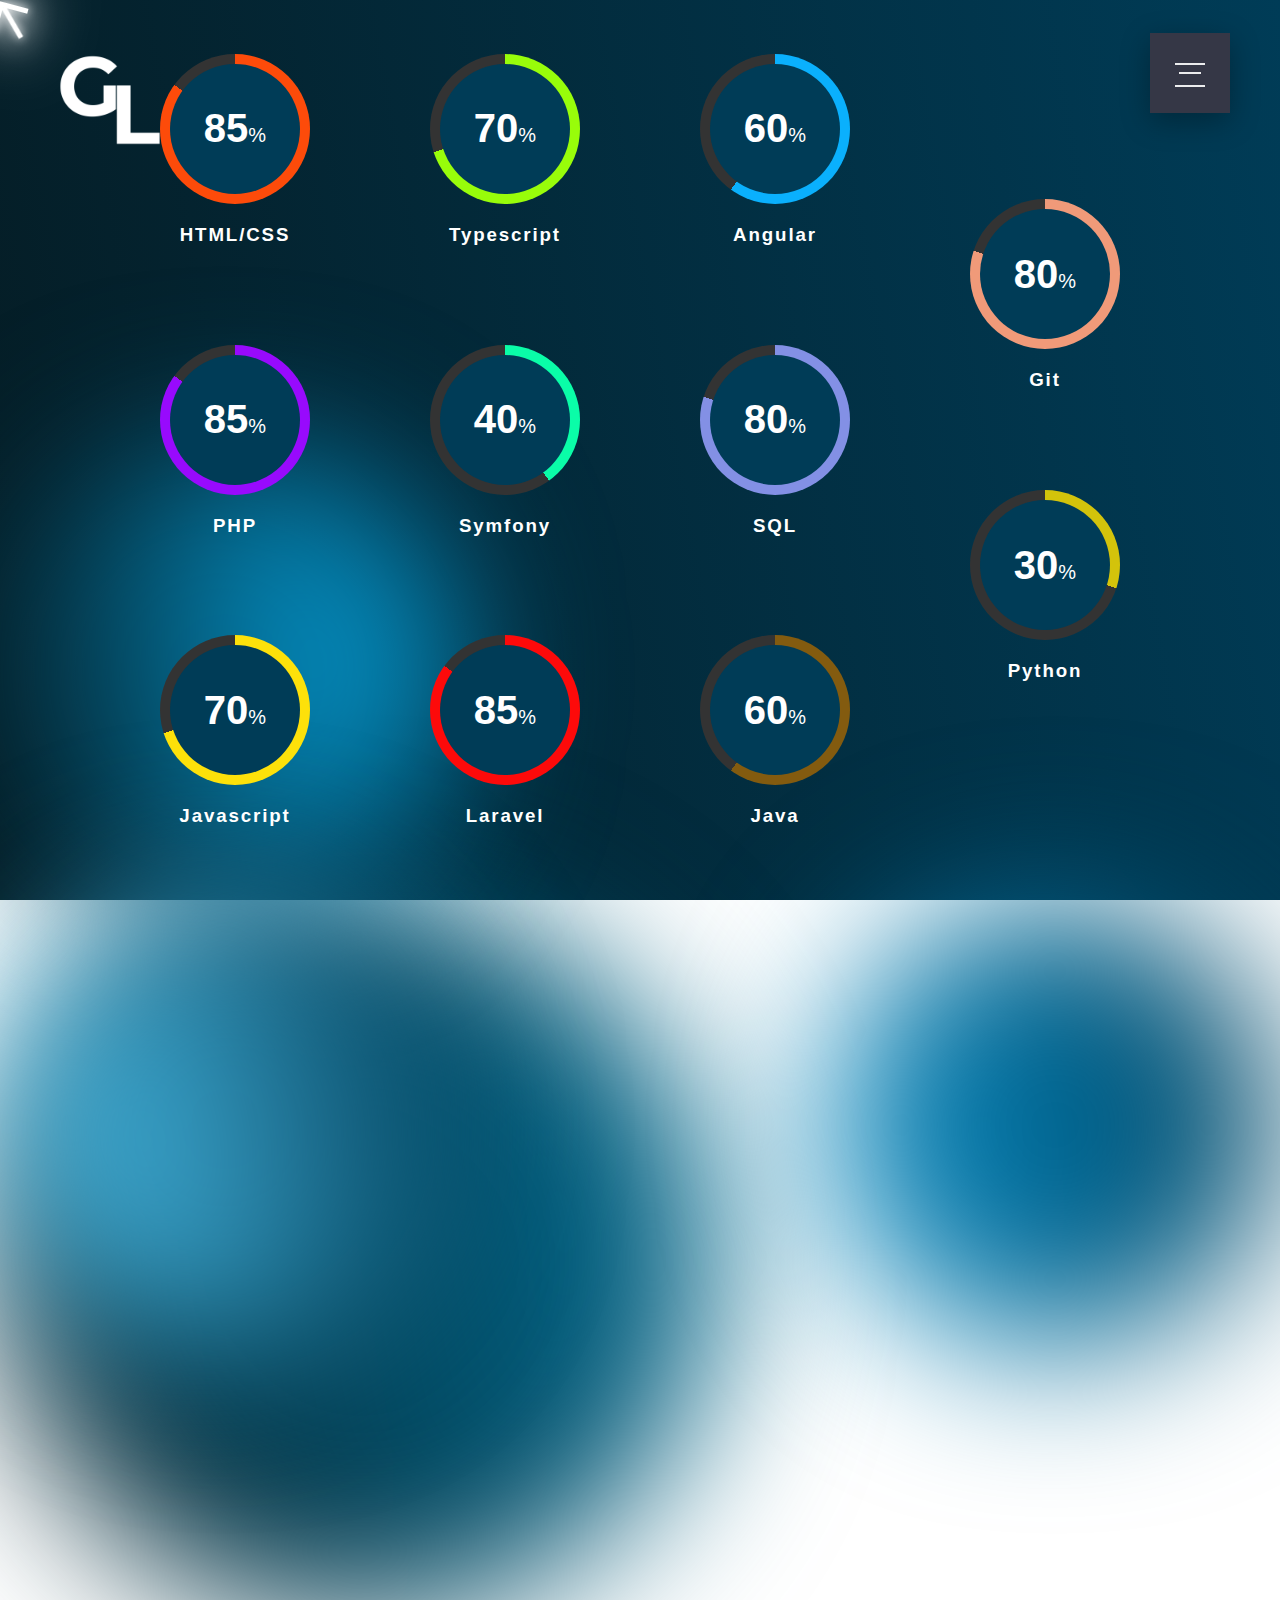
==== pages/competences.html @ a5a640b0 "ajout de la page compétences #5" ====
<!DOCTYPE html>
<html lang="fr">
<head>
    <meta charset="UTF-8">
    <meta name="viewport" content="width=device-width, initial-scale=1.0">
    <link rel="stylesheet" href="../style.css">
    <link rel="icon" href="../images/logo_blanc.png">
    <link href="https://unpkg.com/aos@2.3.1/dist/aos.css" rel="stylesheet">
    <title>Portfolio - Guillaume LISSE</title>
</head>
<body>

    <div id="cursor"></div>

    <a href="../index.html" class="logo">
		<img id="logo-image" src="../images/logo_blanc.png" alt="logo-blanc">
	</a>

  	<input class="menu-icon" type="checkbox" id="menu-icon" name="menu-icon"/>
  	<label for="menu-icon"></label>
  	<nav class="nav"> 		
  		<ul class="pt-5">
  			<li><a href="presentation.html">Présentation</a></li>
  			<li><a href="competences.html">Compétences</a></li>
  			<li><a href="#">Projets et Expéreinces professionnelles</a></li>
  			<li><a href="../CV_Guillaume_Lisse.pdf" download>CV</a></li>
  			<li><a href="#">Contact</a></li>
  		</ul>
  	</nav>


    <section class="competences">
        <div>
            <div class="box" style="--i:85%;--clr:#fd4b0a;">
                <div class="circle">
                    <div class="bar"></div>
                    <h2><span class="counter1" data-target="85">85</span><small>%</small></h2>
                </div>
                <h3>HTML/CSS</h3>
            </div>
            <div class="box" style="--i:85%;--clr:#980afd;">
                <div class="circle">
                    <h2><span class="counter" data-target="85">85</span><small>%</small></h2>
                </div>
                <h3>PHP</h3>
            </div>
            <div class="box" style="--i:70%;--clr:#fde10a;">
                <div class="circle">
                    <h2><span class="counter" data-target="70">70</span><small>%</small></h2>
                </div>
                <h3>Javascript</h3>
            </div>
        </div>
        <div>
            <div class="box" style="--i:70%;--clr:#98fd0a;">
                <div class="circle">
                    <h2><span class="counter" data-target="70">70</span><small>%</small></h2>
                </div>
                <h3>Typescript</h3>
            </div>
            <div class="box" style="--i:40%;--clr:#0afda8;">
                <div class="circle">
                    <h2><span class="counter" data-target="40">40</span><small>%</small></h2>
                </div>
                <h3>Symfony</h3>
            </div>
            <div class="box" style="--i:85%;--clr:#fd0a0a;">
                <div class="circle">
                    <h2><span class="counter" data-target="85">85</span><small>%</small></h2>
                </div>
                <h3>Laravel</h3>
            </div>
        </div>
        <div>
            <div class="box" style="--i:60%;--clr:#0ab0fd;">
                <div class="circle">
                    <h2><span class="counter" data-target="60">60</span><small>%</small></h2>
                </div>
                <h3>Angular</h3>
            </div>
            <div class="box" style="--i:80%;--clr:#8390e5;">
                <div class="circle">
                    <h2><span class="counter" data-target="80">80</span><small>%</small></h2>
                </div>
                <h3>SQL</h3>
            </div>
            <div class="box" style="--i:60%;--clr:#835b0f;">
                <div class="circle">
                    <h2><span class="counter" data-target="60">60</span><small>%</small></h2>
                </div>
                <h3>Java</h3>
            </div>
        </div>
        <div>
            <div class="box" style="--i:80%;--clr:#f09a79;">
                <div class="circle">
                    <h2><span class="counter" data-target="80">80</span><small>%</small></h2>
                </div>
                <h3>Git</h3>
            </div>
            <div class="box" style="--i:30%;--clr:#d3c30b;">
                <div class="circle">
                    <h2><span class="counter" data-target="30">30</span><small>%</small></h2>
                </div>
                <h3>Python</h3>
            </div>
        </div>
        
    </section>
    
    <section id="up"></section>
    <section id="down"></section>
    <section id="left"></section>
    <section id="right"></section>

    <script src="../script.js"></script>
    <script src="https://unpkg.com/aos@2.3.1/dist/aos.js"></script>
    <script>
        AOS.init();
    </script>
</body>
</html>
---- style.css ----
@import url('https://fonts.googleapis.com/css2?family=Montserrat:wght@300;400;500;600;700;800;900&display=swap');

body{
    margin: 0;
    padding: 0;
    height: 100vh;
    background: linear-gradient(80deg, #051c24, #003c57) no-repeat fixed;
    overflow-x: hidden;
    font-family: 'poppins', sans-serif;
    cursor: none;
}

a{
  cursor: none;
}

.portfolio-titre{
    position: relative;
    color: #ffffff;
    z-index: 1;
    margin-left: 20px;
}

#up{
    position: absolute;
    height: 80vmin;
    width: 80vmin;
    border-radius: 50%;
    background: linear-gradient(80deg, #051c24, #007198);
    filter: blur(80px);
    animation: down 30s infinite; 
}

#down{
    position: absolute;
    right: 0;
    height: 50vmin;
    width: 50vmin;
    border-radius: 50%;
    background: linear-gradient(80deg, #0594d0, #003c57);
    filter: blur(80px);
    animation: up 40s infinite; 
}

#left{
    position: absolute;
    bottom: 0px;
    height: 50vmin;
    width: 50vmin;
    border-radius: 50%;
    background: linear-gradient(80deg, #051c24, #04bbff);
    filter: blur(80px);
    animation: left 30s .1s infinite; 
}

#right{
    position: absolute;
    height: 50vmin;
    width: 50vmin;
    border-radius: 50%;
    background: linear-gradient(80deg, #55d2ff, #003c57);
    filter: blur(80px);
    animation: right 40s .5s infinite;
}

/* animation down */
@keyframes down {
    0%, 100% {
        top: 0px;
    }
    70%{
        top: calc(100% - 80vmin);
    }
}

/* animation up */
@keyframes up {
    0%, 100%{
        bottom: 0px;
    }
    70%{
        bottom: calc(100% - 50vmin);
    }
}

/* animation left */
@keyframes left {
    0%, 100%{
        left: 0px;
    }
    70%{
        left: calc(100% - 50vmin);
    }
}

/* animation :right */
@keyframes right {
    0%, 100%{
        right: 0px;
    }
    70%{
        right: calc(100% - 50vmin);
    }
}

/* menu */

[type="checkbox"]:checked,
[type="checkbox"]:not(:checked){
  position: absolute;
  left: -9999px;
}

.menu-icon:checked + label,
.menu-icon:not(:checked) + label{
  position: fixed;
  top: 63px;
  right: 75px;
  display: block;
  width: 30px;
  height: 30px;
  padding: 0;
  margin: 0;
  cursor: none;
  z-index: 10;
}

.menu-icon:checked + label:before,
.menu-icon:not(:checked) + label:before{
  position: absolute;
  content: '';
  display: block;
  width: 30px;
  height: 20px;
  z-index: 20;
  top: 0;
  left: 0;
  border-top: 2px solid #ececee;
  border-bottom: 2px solid #ececee;
  transition: border-width 100ms 1500ms ease, 
              top 100ms 1600ms cubic-bezier(0.23, 1, 0.32, 1),
              height 100ms 1600ms cubic-bezier(0.23, 1, 0.32, 1), 
              background-color 200ms ease,
              transform 200ms cubic-bezier(0.23, 1, 0.32, 1);
}

.menu-icon:checked + label:after,
.menu-icon:not(:checked) + label:after{
  position: absolute;
  content: '';
  display: block;
  width: 22px;
  height: 2px;
  z-index: 20;
  top: 10px;
  right: 4px;
  background-color: #ececee;
  margin-top: -1px;
  transition: width 100ms 1750ms ease, 
              right 100ms 1750ms ease,
              margin-top 100ms ease, 
              transform 200ms cubic-bezier(0.23, 1, 0.32, 1);
}

.menu-icon:checked + label:before{
  top: 10px;
  transform: rotate(45deg);
  height: 2px;
  background-color: #ececee;
  border-width: 0;
  transition: border-width 100ms 340ms ease, 
              top 100ms 300ms cubic-bezier(0.23, 1, 0.32, 1),
              height 100ms 300ms cubic-bezier(0.23, 1, 0.32, 1), 
              background-color 200ms 500ms ease,
              transform 200ms 1700ms cubic-bezier(0.23, 1, 0.32, 1);
}

.menu-icon:checked + label:after{
  width: 30px;
  margin-top: 0;
  right: 0;
  transform: rotate(-45deg);
  transition: width 100ms ease,
              right 100ms ease,  
              margin-top 100ms 500ms ease, 
              transform 200ms 1700ms cubic-bezier(0.23, 1, 0.32, 1);
}

.nav{
  position: fixed;
  top: 33px;
  right: 50px;
  display: block;
  width: 80px;
  height: 80px;
  padding: 0;
  margin: 0;
  z-index: 9;
  overflow: hidden;
  box-shadow: 0 8px 30px 0 rgba(0,0,0,0.3);
  background-color: #353746;
  animation: border-transform 7s linear infinite;
  transition: top 350ms 1100ms cubic-bezier(0.23, 1, 0.32, 1),  
              right 350ms 1100ms cubic-bezier(0.23, 1, 0.32, 1),
              transform 250ms 1100ms ease,
              width 650ms 400ms cubic-bezier(0.23, 1, 0.32, 1),
              height 650ms 400ms cubic-bezier(0.23, 1, 0.32, 1);
}

@keyframes border-transform{
    0%,100% { border-radius: 63% 37% 54% 46% / 55% 48% 52% 45%; } 
  14% { border-radius: 40% 60% 54% 46% / 49% 60% 40% 51%; } 
  28% { border-radius: 54% 46% 38% 62% / 49% 70% 30% 51%; } 
  42% { border-radius: 61% 39% 55% 45% / 61% 38% 62% 39%; } 
  56% { border-radius: 61% 39% 67% 33% / 70% 50% 50% 30%; } 
  70% { border-radius: 50% 50% 34% 66% / 56% 68% 32% 44%; } 
  84% { border-radius: 46% 54% 50% 50% / 35% 61% 39% 65%; } 
}

.menu-icon:checked ~ .nav {
  animation-play-state: paused;
  top: 50%;
  right: 50%;
  transform: translate(50%, -50%);
  width: 200%;
  height: 200%;
  transition: top 350ms 700ms cubic-bezier(0.23, 1, 0.32, 1),  
              right 350ms 700ms cubic-bezier(0.23, 1, 0.32, 1),
              transform 250ms 700ms ease,
              width 750ms 1000ms cubic-bezier(0.23, 1, 0.32, 1),
              height 750ms 1000ms cubic-bezier(0.23, 1, 0.32, 1);
}

.nav ul{
  position: relative;
  top: 50%;
  left: 0;
  display: block;
  width: 100%;
  padding: 0;
  margin: 0;
  z-index: 6;
  text-align: center;
  transform: translateY(-50%);
  list-style: none;
}

.nav ul li{
  position: relative;
  display: block;
  width: 100%;
  padding: 0;
  margin: 10px 0;
  text-align: center;
  list-style: none;
  pointer-events: none;
  opacity: 0;
  visibility: hidden;
  transform: translateY(30px);
  transition: all 250ms linear;
}

.nav ul li:nth-child(1){
  transition-delay: 300ms;
}

.nav ul li:nth-child(2){
  transition-delay: 250ms;
}

.nav ul li:nth-child(3){
  transition-delay: 200ms;
}

.nav ul li:nth-child(4){
  transition-delay: 150ms;
}

.nav ul li:nth-child(5){
    transition-delay: 100ms;
}

.nav ul li:nth-child(6){
    transition-delay: 50ms;
}

.nav ul li a{
  font-family: 'Montserrat', sans-serif;
  font-size: 5vh;
  text-decoration: none;
  text-transform: uppercase;
  line-height: 2em;
  font-weight: 800;
  display: inline-block;
  position: relative;
  color: #ececee;
  transition: all 300ms linear;
}

.nav ul li:hover a{
  text-decoration: none;
  color: #0594d0;
  text-shadow: 1px 1px 5px rgb(76, 184, 231);
}

.menu-icon:checked ~ .nav  ul li {
  pointer-events: auto;
  visibility: visible;
  opacity: 1;
  transform: translateY(0);
  transition: opacity 350ms ease,
              transform 250ms ease;
}

.menu-icon:checked ~ .nav ul li:nth-child(1){
  transition-delay: 1400ms;
}

.menu-icon:checked ~ .nav ul li:nth-child(2){
  transition-delay: 1480ms;
}

.menu-icon:checked ~ .nav ul li:nth-child(3){
  transition-delay: 1560ms;
}

.menu-icon:checked ~ .nav ul li:nth-child(4){
  transition-delay: 1640ms;
}

.menu-icon:checked ~ .nav ul li:nth-child(5){
    transition-delay: 1720ms;
}

.menu-icon:checked ~ .nav ul li:nth-child(6){
    transition-delay: 1800ms;
}

.logo {
	position: absolute;
	top: 50px;
	left: 50px;
	display: block;
	z-index: 11;
	transition: all 250ms linear;
    animation: floating 3s infinite linear;
}

.logo img {
    height: 100px;
    width: auto;
    display: block;
}

.logo img:hover {
    content: url(images/logo_blanc_neon.png); /* Ne fonctionne pas pour changer la source de l'image */
}

@keyframes floating {
    0%, 100%{
        top: 20px;
    }
    70%{
        top: 35px;
    }
}

@media screen and (max-width: 991px) {
  .menu-icon:checked + label,
  .menu-icon:not(:checked) + label{
    right: 55px;
  }
  .logo {
    left: 30px;
  }
  .nav{
    right: 30px;
  }
  .nav ul li a{
    font-size: 2vh;
  }
}

/* page accueil */

.accueil{
    position: absolute;
    display: flex;
    justify-content: space-around;
    align-items: center;
    height: 100vh;
    width: 100%;
    margin: 0 100px;
    z-index: 1;
}

.accueil .pp{
    width: 300px;
    animation: border-transform 7s linear infinite;
    transition: top 350ms 1100ms cubic-bezier(0.23, 1, 0.32, 1),  
              right 350ms 1100ms cubic-bezier(0.23, 1, 0.32, 1),
              transform 250ms 1100ms ease,
              width 650ms 400ms cubic-bezier(0.23, 1, 0.32, 1),
              height 650ms 400ms cubic-bezier(0.23, 1, 0.32, 1);
}

.accueil .accueil-content{
    padding-left: 25px;
}

.accueil .accueil-content h1,
.accueil .accueil-content h2{
    position: relative;
    font-family: 'Montserrat', sans-serif;
    letter-spacing: 5px;
    color: transparent;
    font-size: 60pt;
}

.accueil .accueil-content h1::before{
    content: attr(data-text);
    position: absolute;
    top: 0;
    left: 0;
    width: 100%;
    height: 100%;
    color: #ffffff;
    overflow: hidden;
    border-right: 1px solid #ffffff;
    animation: type 3s steps(15);
    white-space: nowrap;
}

.accueil .accueil-content h2::before{
    content: attr(data-text);
    position: absolute;
    top: 0;
    left: 0;
    width: 100%;
    height: 100%;
    color: #ffffff;
    overflow: hidden;
    border-right: 1px solid #ffffff;
    animation: type2 6s steps(15);
    white-space: nowrap;
}

@keyframes type {
    0%{
        width: 0%;
    }
    100%{
        width: 100%;
    }
}

@keyframes type2 {
    0%, 80%{
        animation-play-state: paused;
        width: 0%;
    }/* 
    30%{
        width: 0%;
    } */
    100%{
        width: 100%;
    }
}


/* curseur personnalisé */

#cursor{
  position: fixed;
  width: 25px;
  height: 25px;
  border-top: 5px solid #ffffff;
  border-left: 5px solid #ffffff;
  transform-origin: top;
  transform: translate(-1px, 5px) rotate(15deg) scale(0);
  transition: transform .1s;
  pointer-events: none;
  filter: drop-shadow(0 0 5px #ffffff) 
            drop-shadow(0 0 15px #ffffff) 
            drop-shadow(0 0 30px #ffffff);
  z-index: 10;
}

#cursor::before{
  content: '';
  position: absolute;
  left: -2.5px;
  width: 5px;
  height: 35px;
  background: #ffffff;
  transform-origin: top;
  transform: rotate(315deg);
}

body:hover #cursor{
  transform: translate(-1px, 5px) rotate(15deg) scale(1);
}

.presentation{
  position: absolute;
  display: flex;
  flex-direction: column;
  justify-content: center;
  align-items: center;
  height: 100vh;
  margin: 0 100px;
  z-index: 1;
}

.presentation p{
  color: #ffffff;
}

.presentation .pyramide{
  position: relative;
  width: 300px;
  height: 300px;
  transform-style: preserve-3d;
  animation: triangle3D 25s linear infinite;
}

.presentation .pyramide .shadowGlow{
  position: absolute;
  top: 0;
  left: 0;
  width: 100%;
  height: 100%;
  background-color: #ffffff;
  transform: rotateX(90deg) translateZ(-250px);
  filter: blur(20px);
}

.presentation .pyramide div{
  position: absolute;
  top: 0;
  left: 0;
  width: 100%;
  height: 100%;
  transform-style: preserve-3d;
}

.presentation .pyramide div span{
  position: absolute;
  top: 0;
  left: 0;
  width: 100%;
  height: 100%;
  background: linear-gradient(#051c24, #04bbff);
  clip-path: polygon(50% 0%, 0% 100%, 100% 100%);
  transform: rotateY(calc(90deg * var(--i))) 
            translateZ(150px) rotateX(30deg);
  transform-origin: bottom;
  display: flex;
  justify-content: center;
  align-items: center;
  transform-style: preserve-3d;
}

.presentation .pyramide div span h2{
  position: absolute;
  margin-bottom: -20px;
  font-size: 2.5em;
  color: #ffffff;
}

@keyframes triangle3D {
  0%{
    transform: rotateX(-30deg) rotateY(0deg);
  }
  100%{
    transform: rotateX(-30deg) rotateY(360deg);
  }
}

@media (max-width: 1540px) {
  .accueil{
    flex-direction: column;
    justify-content: center;
    margin: 0;
  }

  .accueil .pp{
    width: 200px;
  }

  .accueil .accueil-content h1,
  .accueil .accueil-content h2{
    font-size: 20pt;
  }

  .presentation{
    margin-top: 150px;
    margin-bottom: 550px;
  }
}

/* competences */

.competences{
  position: relative;
  display: flex;
  justify-content: center;
  align-items: center;
  min-height: 100vh;
  gap: 30px;
  z-index: 1;
}


.competences .box{
  position: relative;
  padding: 40px 0;
  width: 240px;
  display: flex;
  justify-content: center;
  align-items: center;
  flex-direction: column;
}

.competences .box .circle{
  position: relative;
  width: 150px;
  height: 150px;
  background: conic-gradient(from 0deg, var(--clr) 0%, var(--clr) 0% var(--i), #333 var(--i), #333 100%);
  border-radius: 50%;
  display: flex;
  justify-content: center;
  align-items: center;
}

.competences .box .circle::before{
  content: '';
  position: absolute;
  inset: 10px;
  background: #003c57;
  border-radius: 50%;
}

.competences .box h2{
  position: relative;
  text-align: center;
  font-size: 2.5em;
  color: #ffffff;
  font-weight: 600;
}

.competences .box h2 small{
  font-size: 0.5em;
  font-weight: 300;
}

.competences .box h3{
  color: #ffffff;
  margin-top: 20px;
  letter-spacing: 0.1em;
}

@media (max-width: 1040px) {
  .competences{
    flex-direction: column;
  }
}
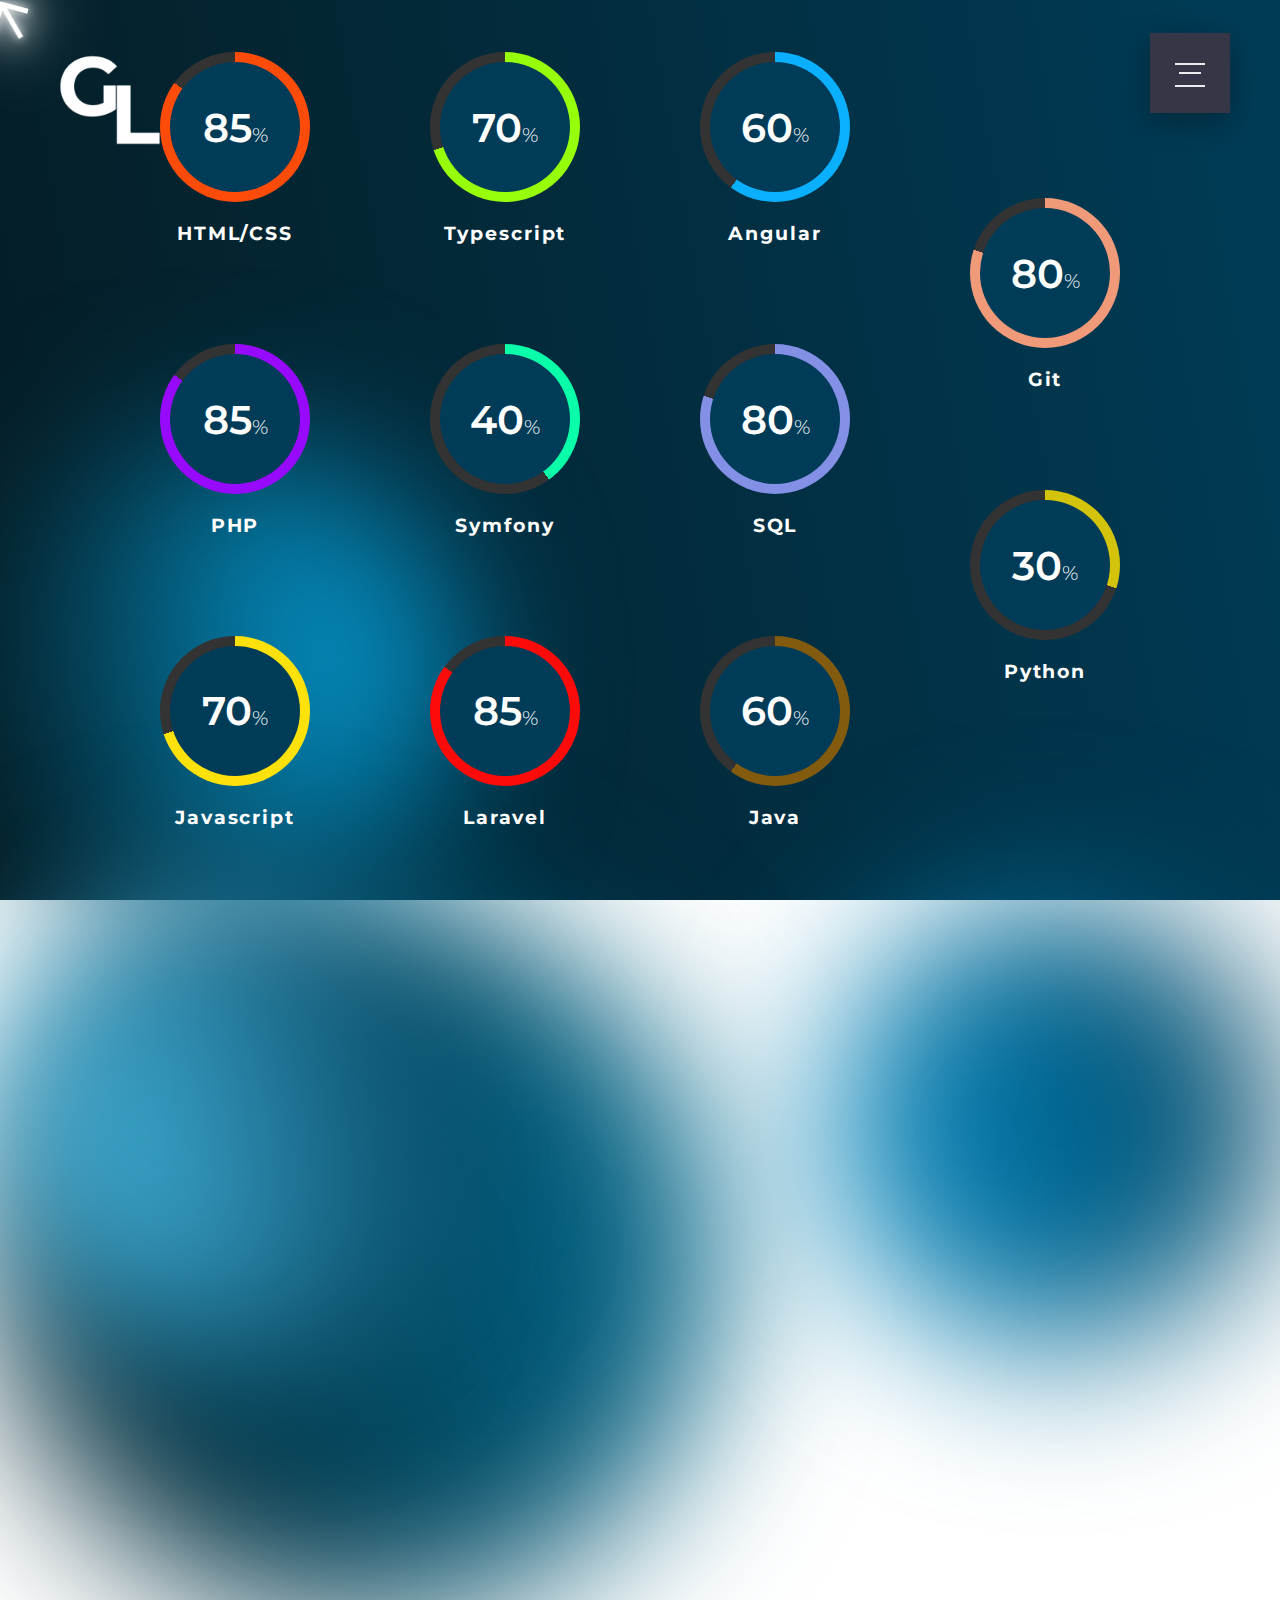
==== commit 9af64e84: "ajout de la pages projets et exp pro #6" ====
--- a/pages/competences.html
+++ b/pages/competences.html
@@ -22,7 +22,7 @@
   		<ul class="pt-5">
   			<li><a href="presentation.html">Présentation</a></li>
   			<li><a href="competences.html">Compétences</a></li>
-  			<li><a href="#">Projets et Expéreinces professionnelles</a></li>
+  			<li><a href="projets.html">Projets et Expéreinces professionnelles</a></li>
   			<li><a href="../CV_Guillaume_Lisse.pdf" download>CV</a></li>
   			<li><a href="#">Contact</a></li>
   		</ul>
--- a/style.css
+++ b/style.css
@@ -6,7 +6,7 @@
     height: 100vh;
     background: linear-gradient(80deg, #051c24, #003c57) no-repeat fixed;
     overflow-x: hidden;
-    font-family: 'poppins', sans-serif;
+    font-family: 'Montserrat', sans-serif;
     cursor: none;
 }
 
@@ -637,7 +637,7 @@
   content: '';
   position: absolute;
   inset: 10px;
-  background: #003c57;
+  background: #003b57;
   border-radius: 50%;
 }
 
@@ -664,4 +664,26 @@
   .competences{
     flex-direction: column;
   }
+}
+
+/* projets */
+
+.projets{
+  position: relative;
+  font-family: 'Montserrat', sans-serif;
+  color: #ffffff;
+  line-height: 1.5em;
+  margin: 0 100px;
+  min-height: 100vh;
+  display: flex;
+  flex-direction: column;
+  justify-content: center;
+  align-items: center;
+  z-index: 1;
+}
+
+@media (max-width: 1300px) {
+  .projets{
+    margin: 150px 20px 0 20px;
+  }
 }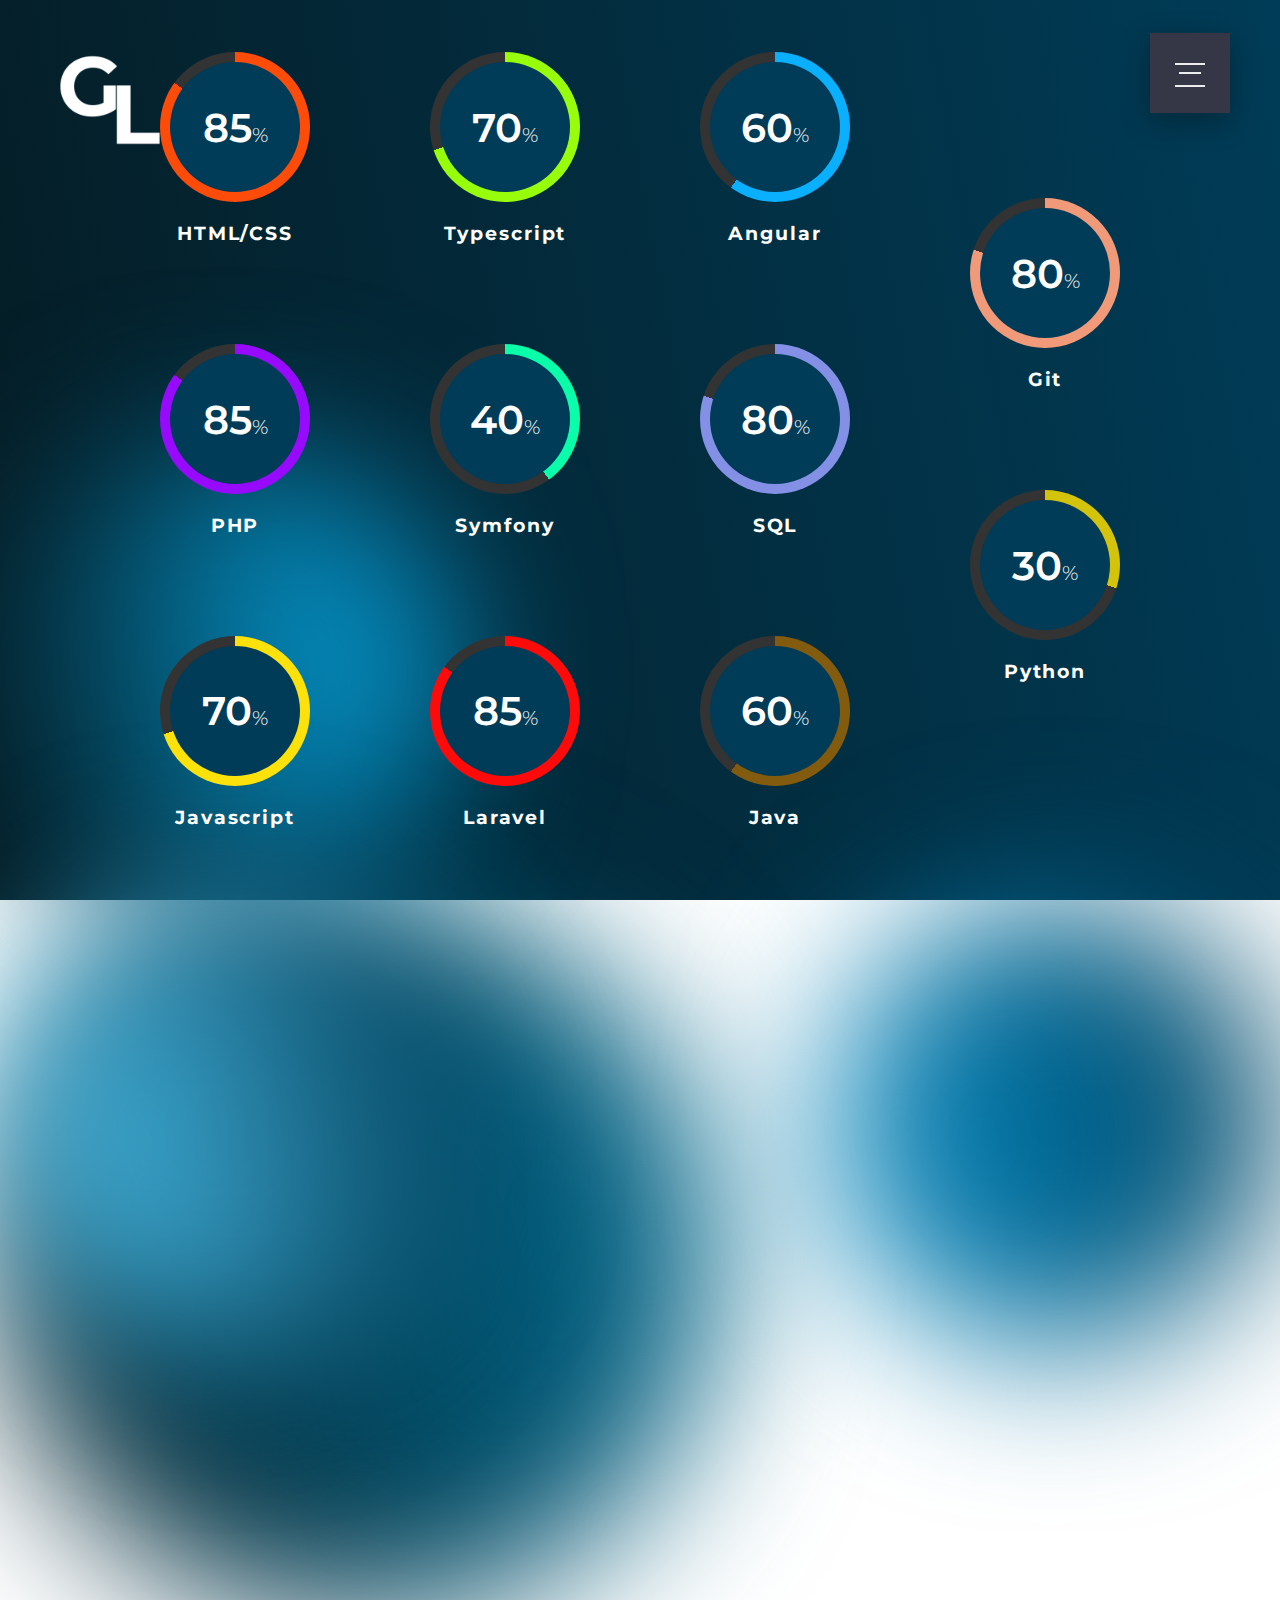
==== commit 0f8574c3: "ajout page contact + corrections #7" ====
--- a/pages/competences.html
+++ b/pages/competences.html
@@ -9,8 +9,6 @@
     <title>Portfolio - Guillaume LISSE</title>
 </head>
 <body>
-
-    <div id="cursor"></div>
 
     <a href="../index.html" class="logo">
 		<img id="logo-image" src="../images/logo_blanc.png" alt="logo-blanc">
@@ -24,7 +22,7 @@
   			<li><a href="competences.html">Compétences</a></li>
   			<li><a href="projets.html">Projets et Expéreinces professionnelles</a></li>
   			<li><a href="../CV_Guillaume_Lisse.pdf" download>CV</a></li>
-  			<li><a href="#">Contact</a></li>
+  			<li><a href="contact.html">Contact</a></li>
   		</ul>
   	</nav>
 
--- a/style.css
+++ b/style.css
@@ -7,11 +7,6 @@
     background: linear-gradient(80deg, #051c24, #003c57) no-repeat fixed;
     overflow-x: hidden;
     font-family: 'Montserrat', sans-serif;
-    cursor: none;
-}
-
-a{
-  cursor: none;
 }
 
 .portfolio-titre{
@@ -121,7 +116,7 @@
   height: 30px;
   padding: 0;
   margin: 0;
-  cursor: none;
+  cursor: pointer;
   z-index: 10;
 }
 
@@ -467,39 +462,7 @@
     }
 }
 
-
-/* curseur personnalisé */
-
-#cursor{
-  position: fixed;
-  width: 25px;
-  height: 25px;
-  border-top: 5px solid #ffffff;
-  border-left: 5px solid #ffffff;
-  transform-origin: top;
-  transform: translate(-1px, 5px) rotate(15deg) scale(0);
-  transition: transform .1s;
-  pointer-events: none;
-  filter: drop-shadow(0 0 5px #ffffff) 
-            drop-shadow(0 0 15px #ffffff) 
-            drop-shadow(0 0 30px #ffffff);
-  z-index: 10;
-}
-
-#cursor::before{
-  content: '';
-  position: absolute;
-  left: -2.5px;
-  width: 5px;
-  height: 35px;
-  background: #ffffff;
-  transform-origin: top;
-  transform: rotate(315deg);
-}
-
-body:hover #cursor{
-  transform: translate(-1px, 5px) rotate(15deg) scale(1);
-}
+/* presentation */
 
 .presentation{
   position: absolute;
@@ -686,4 +649,36 @@
   .projets{
     margin: 150px 20px 0 20px;
   }
+}
+
+/* contact */
+
+.contact{
+  position: relative;
+  min-height: 100vh;
+  display: flex;
+  justify-content: space-around;
+  align-items: center;
+  color: #ffffff;
+  font-size: 2em;
+  z-index: 1;
+}
+
+.contact h1 b a{
+  color: #ffffff;
+  text-decoration: none;
+}
+
+.contact h1 b a:hover{
+  background-color: #ffffff;
+  color: #051c24;
+  border-radius: 10px;
+  transition: .2s linear;
+}
+
+@media (max-width: 1300px) {
+  .contact{
+    flex-direction: column;
+    font-size: 1.2em;
+  }
 }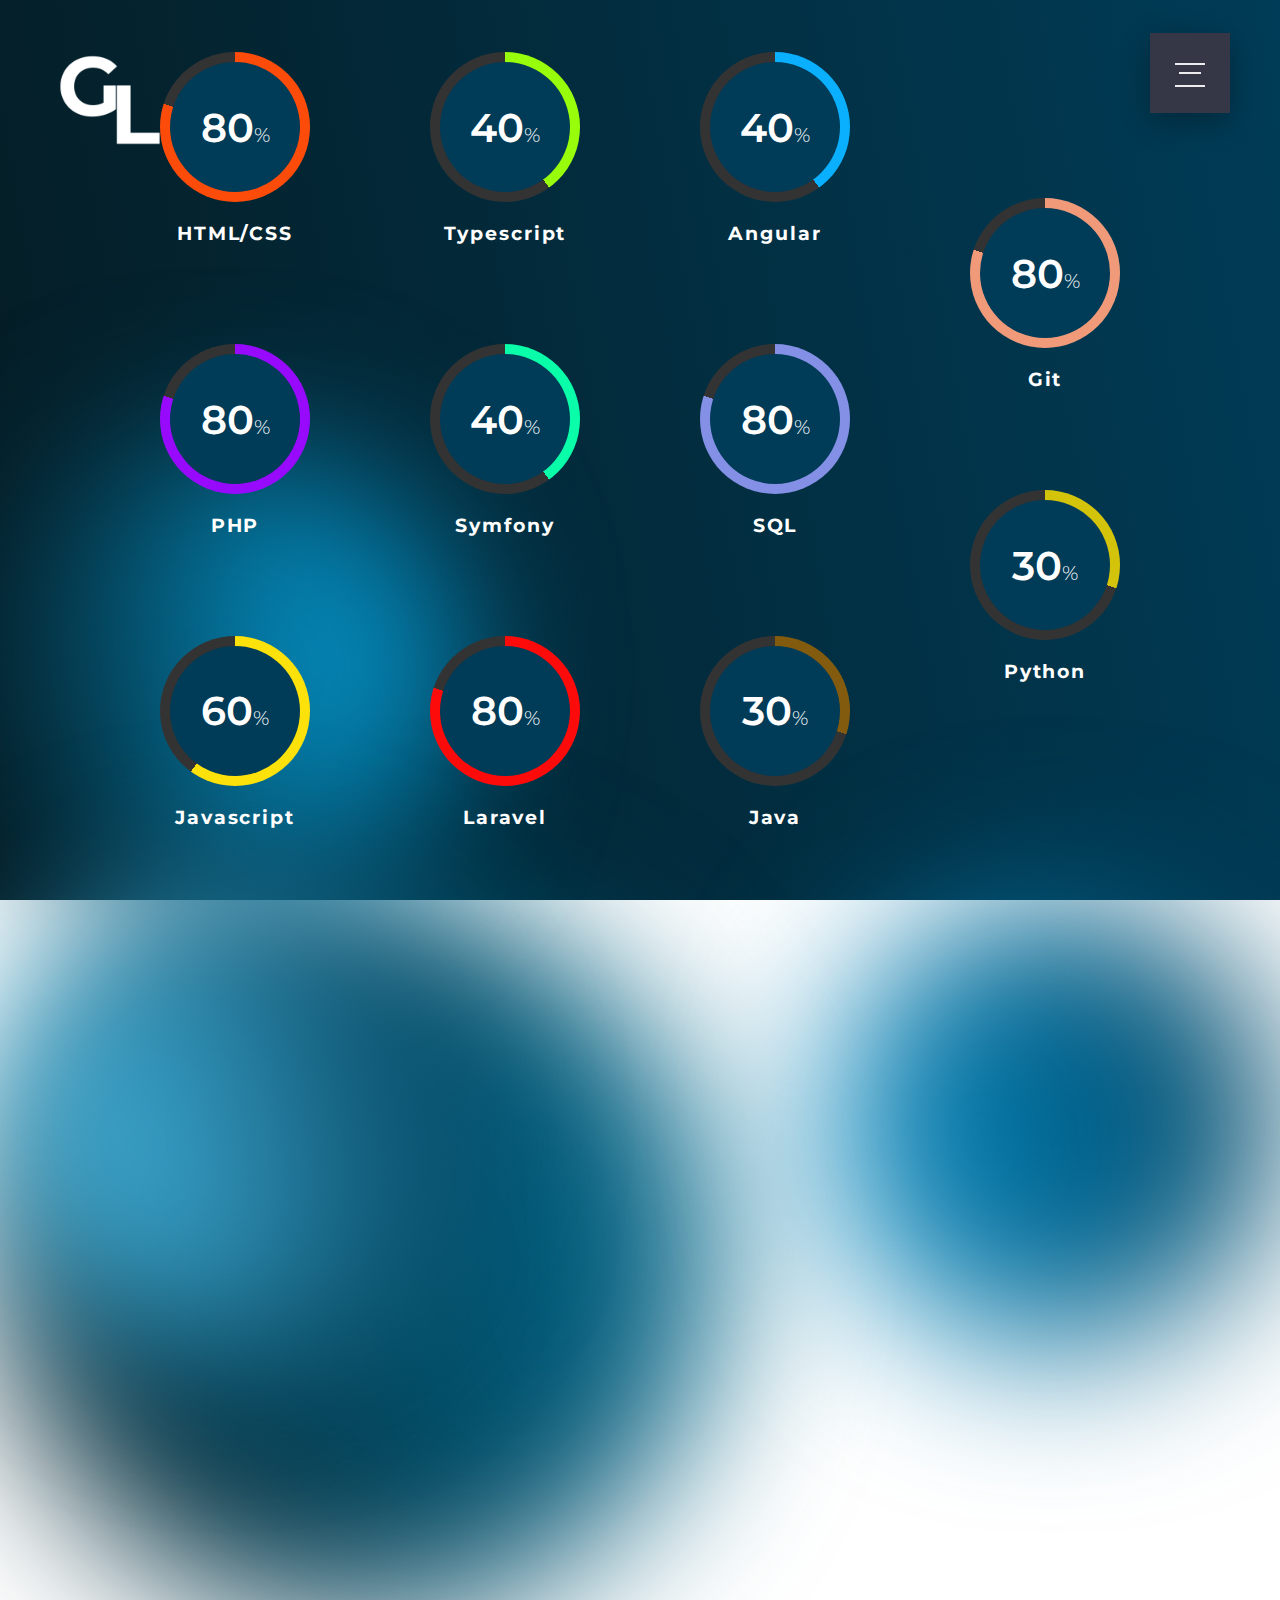
==== commit 9d794cbe: "maj des compétences" ====
--- a/pages/competences.html
+++ b/pages/competences.html
@@ -29,30 +29,30 @@
 
     <section class="competences">
         <div>
-            <div class="box" style="--i:85%;--clr:#fd4b0a;">
+            <div class="box" style="--i:80%;--clr:#fd4b0a;">
                 <div class="circle">
                     <div class="bar"></div>
-                    <h2><span class="counter1" data-target="85">85</span><small>%</small></h2>
+                    <h2><span class="counter1" data-target="80">80</span><small>%</small></h2>
                 </div>
                 <h3>HTML/CSS</h3>
             </div>
-            <div class="box" style="--i:85%;--clr:#980afd;">
+            <div class="box" style="--i:80%;--clr:#980afd;">
                 <div class="circle">
-                    <h2><span class="counter" data-target="85">85</span><small>%</small></h2>
+                    <h2><span class="counter" data-target="80">80</span><small>%</small></h2>
                 </div>
                 <h3>PHP</h3>
             </div>
-            <div class="box" style="--i:70%;--clr:#fde10a;">
+            <div class="box" style="--i:60%;--clr:#fde10a;">
                 <div class="circle">
-                    <h2><span class="counter" data-target="70">70</span><small>%</small></h2>
+                    <h2><span class="counter" data-target="60">60</span><small>%</small></h2>
                 </div>
                 <h3>Javascript</h3>
             </div>
         </div>
         <div>
-            <div class="box" style="--i:70%;--clr:#98fd0a;">
+            <div class="box" style="--i:40%;--clr:#98fd0a;">
                 <div class="circle">
-                    <h2><span class="counter" data-target="70">70</span><small>%</small></h2>
+                    <h2><span class="counter" data-target="40">40</span><small>%</small></h2>
                 </div>
                 <h3>Typescript</h3>
             </div>
@@ -62,17 +62,17 @@
                 </div>
                 <h3>Symfony</h3>
             </div>
-            <div class="box" style="--i:85%;--clr:#fd0a0a;">
+            <div class="box" style="--i:80%;--clr:#fd0a0a;">
                 <div class="circle">
-                    <h2><span class="counter" data-target="85">85</span><small>%</small></h2>
+                    <h2><span class="counter" data-target="80">80</span><small>%</small></h2>
                 </div>
                 <h3>Laravel</h3>
             </div>
         </div>
         <div>
-            <div class="box" style="--i:60%;--clr:#0ab0fd;">
+            <div class="box" style="--i:40%;--clr:#0ab0fd;">
                 <div class="circle">
-                    <h2><span class="counter" data-target="60">60</span><small>%</small></h2>
+                    <h2><span class="counter" data-target="40">40</span><small>%</small></h2>
                 </div>
                 <h3>Angular</h3>
             </div>
@@ -82,9 +82,9 @@
                 </div>
                 <h3>SQL</h3>
             </div>
-            <div class="box" style="--i:60%;--clr:#835b0f;">
+            <div class="box" style="--i:30%;--clr:#835b0f;">
                 <div class="circle">
-                    <h2><span class="counter" data-target="60">60</span><small>%</small></h2>
+                    <h2><span class="counter" data-target="30">30</span><small>%</small></h2>
                 </div>
                 <h3>Java</h3>
             </div>
